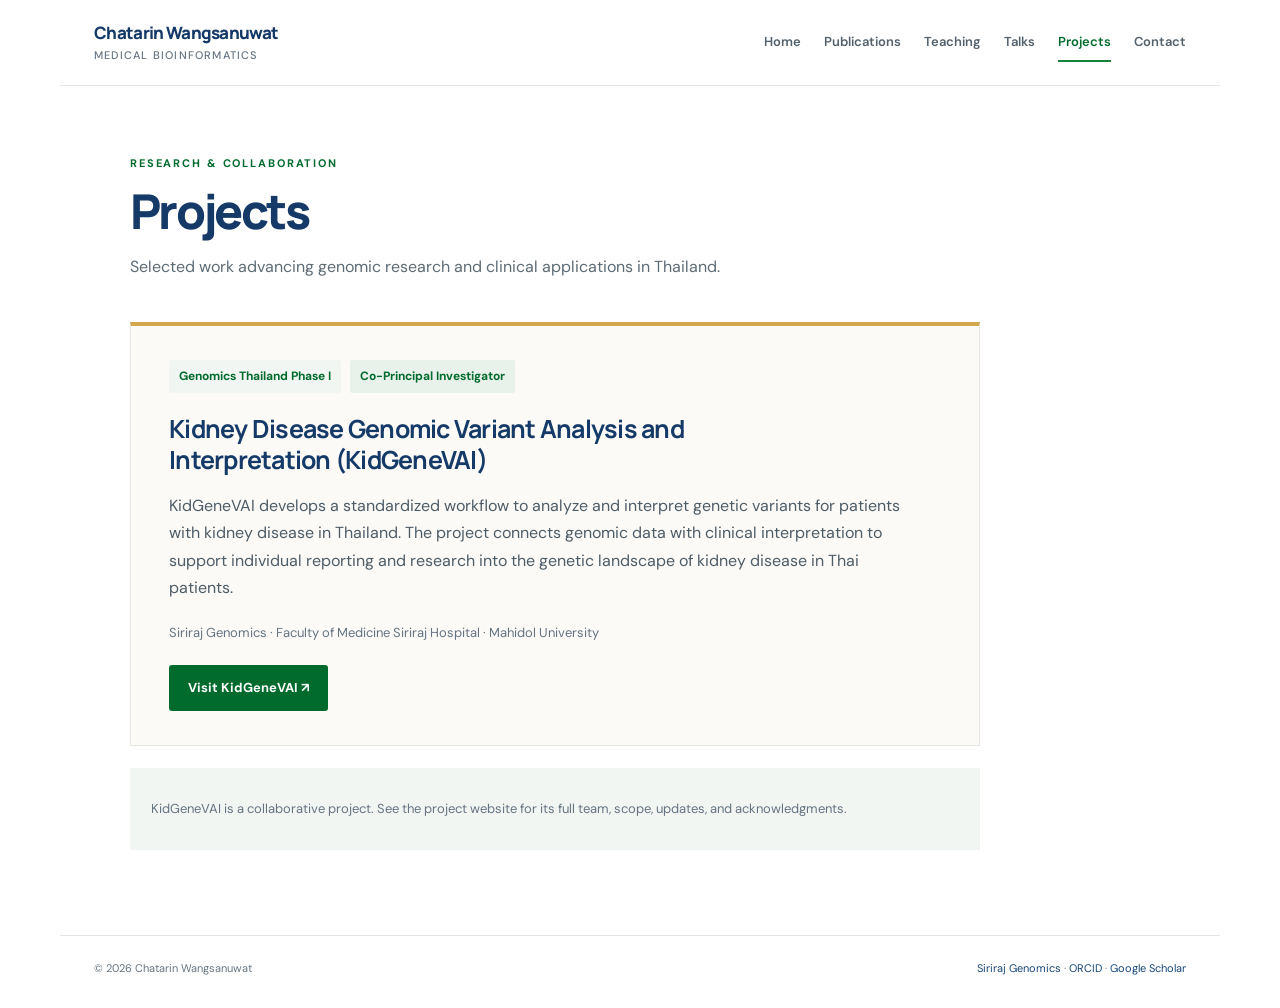
==== projects.html @ 94e8ba15 "Add files via upload Starting the page" ====
<!doctype html>
<html lang="en"><head><meta charset="utf-8"><meta name="viewport" content="width=device-width, initial-scale=1"><meta name="description" content="Research projects involving Chatarin Wangsanuwat."><title>Projects | Chatarin Wangsanuwat</title><link rel="stylesheet" href="style.css"></head>
<body><header class="site-header"><a class="brand" href="index.html">Chatarin Wangsanuwat<span>Medical Bioinformatics</span></a><nav aria-label="Main navigation"><a href="index.html">Home</a><a href="publications.html">Publications</a><a href="teaching.html">Teaching</a><a href="talks.html">Talks</a><a class="active" href="projects.html">Projects</a><a href="contact.html">Contact</a></nav></header>
<main class="page-main"><p class="eyebrow">Research &amp; collaboration</p><h1>Projects</h1><p class="page-intro">Selected work advancing genomic research and clinical applications in Thailand.</p>
<article class="project-card"><div class="project-topline"><span class="tag">Genomics Thailand Phase I</span><span class="tag tag-green">Co-Principal Investigator</span></div><h2>Kidney Disease Genomic Variant Analysis and Interpretation (KidGeneVAI)</h2><p>KidGeneVAI develops a standardized workflow to analyze and interpret genetic variants for patients with kidney disease in Thailand. The project connects genomic data with clinical interpretation to support individual reporting and research into the genetic landscape of kidney disease in Thai patients.</p><p class="project-org">Siriraj Genomics · Faculty of Medicine Siriraj Hospital · Mahidol University</p><a class="button" href="https://kidgenevai.sigenomics.com/">Visit KidGeneVAI ↗</a></article>
<aside class="note-box"><p>KidGeneVAI is a collaborative project. See the project website for its full team, scope, updates, and acknowledgments.</p></aside>
</main><footer><span>© 2026 Chatarin Wangsanuwat</span><span><a href="https://www.sigenomics.com/">Siriraj Genomics</a> · <a href="https://orcid.org/0000-0001-8228-2387">ORCID</a> · <a href="https://scholar.google.com/citations?user=dkV3cPIAAAAJ&hl=en">Google Scholar</a></span></footer></body></html>
---- style.css ----
@import url('https://fonts.googleapis.com/css2?family=DM+Sans:wght@400;500;600;700&family=Manrope:wght@400;500;600;700;800&display=swap');
:root{--navy:#153a68;--blue:#174779;--green:#16813a;--green-dark:#006b2d;--gold:#d3a74d;--ink:#1d2b38;--muted:#667482;--paper:#fbfaf7;--line:#e6e5df;--pale:#f1f6f2}*{box-sizing:border-box}html{scroll-behavior:smooth}body{margin:0;background:white;color:var(--ink);font-family:'DM Sans',Arial,sans-serif;line-height:1.7}.site-header{max-width:1160px;margin:auto;min-height:86px;padding:18px 34px;display:flex;align-items:center;justify-content:space-between;gap:32px;border-bottom:1px solid var(--line)}.brand{font:800 17px/1.2 Manrope,sans-serif;color:var(--navy);text-decoration:none;letter-spacing:-.04em}.brand span{display:block;margin-top:5px;font:500 11px 'DM Sans',sans-serif;letter-spacing:.11em;text-transform:uppercase;color:var(--muted)}nav{display:flex;gap:23px;align-items:center;flex-wrap:wrap}nav a{color:#53616d;text-decoration:none;font-size:13px;font-weight:600;padding:8px 0}nav a:hover,nav a.active{color:var(--green-dark)}nav a.active{box-shadow:inset 0 -2px var(--green)}main{max-width:1088px;margin:auto;padding:0 34px}.hero{display:grid;grid-template-columns:1.35fr .65fr;gap:70px;padding:82px 0 72px;align-items:center}.eyebrow{color:var(--green-dark);font-size:11px;line-height:1.4;text-transform:uppercase;letter-spacing:.17em;font-weight:700;margin:0 0 14px}.hero h1,.page-main h1{font:800 clamp(38px,5vw,58px)/1.1 Manrope,sans-serif;letter-spacing:-.055em;color:var(--navy);margin:0 0 10px}.hero h1 span{color:var(--blue);font-weight:500}.thai-name{color:var(--muted);font-size:18px;margin:8px 0 0}.location{font-size:13px;color:var(--muted);margin:2px 0 24px}.hero-copy>p:not(.eyebrow):not(.thai-name):not(.location){font-size:15px;line-height:1.85;color:#43515d;margin:0 0 14px}.portrait-wrap{position:relative;background:var(--pale);padding:15px 15px 58px;max-width:340px;margin-left:auto;box-shadow:14px 14px 0 #e7edf0}.portrait{display:block;width:100%;height:420px;object-fit:cover;object-position:center 27%;}.portrait-caption{position:absolute;bottom:15px;left:22px;color:var(--navy);font:700 12px/1.6 Manrope,sans-serif;letter-spacing:.04em}.hero-links{display:flex;align-items:center;gap:24px;margin-top:23px}.button{display:inline-block;background:var(--green-dark);color:white;text-decoration:none;padding:12px 19px;border-radius:3px;font-size:13px;font-weight:700;transition:background .2s}.button:hover{background:var(--navy)}.text-link{color:var(--green-dark);font-weight:700;font-size:13px;text-decoration:none;border-bottom:1px solid var(--green);padding-bottom:3px}.text-link:hover{color:var(--navy)}.section-grid{border-top:1px solid var(--line);padding:53px 0;display:grid;grid-template-columns:1.2fr .8fr;gap:60px}.section-heading h2,.feature-card h2,.page-main h2{font:700 25px/1.25 Manrope,sans-serif;letter-spacing:-.03em;color:var(--navy);margin:0 0 24px}.section-heading .eyebrow{margin-bottom:9px}.education-item{display:grid;grid-template-columns:72px 1fr;gap:18px;margin:25px 0}.education-item .year{color:var(--green);font:800 14px Manrope,sans-serif;padding-top:2px}.education-item h3{font:700 15px Manrope,sans-serif;margin:0;color:var(--ink)}.education-item p{margin:4px 0;font-size:14px;color:#4e5c66}.muted,.note{color:var(--muted)!important;font-size:12px!important}.feature-card{padding:28px 30px 32px;background:var(--green-dark);color:white;align-self:center;border-top:4px solid var(--gold)}.feature-card .eyebrow{color:#e5c26e}.feature-card h2{color:white;margin-bottom:13px}.feature-card p:not(.eyebrow):not(.role-label){color:#e4eaf0;font-size:14px}.feature-card .role-label{font-weight:700;color:#f0cc73;font-size:12px;text-transform:uppercase;letter-spacing:.08em;margin:20px 0 13px}.feature-card .text-link{color:white}.focus-band{border-top:1px solid var(--line);padding:34px 0 54px}.focus-list{display:flex;gap:12px;flex-wrap:wrap}.focus-list span,.tag{background:var(--pale);color:var(--green-dark);font-size:12px;font-weight:700;padding:9px 13px;border-radius:2px}.page-main{padding-top:70px;padding-bottom:85px;min-height:70vh}.page-main h1{font-size:48px}.page-intro{font-size:16px;color:#5d6b75;max-width:720px;margin:15px 0 42px}.list-heading{font-size:20px!important;margin:40px 0 12px!important;border-bottom:1px solid var(--line);padding-bottom:13px}.listing{padding:22px 0;border-bottom:1px solid var(--line)}.listing p{margin:0 0 7px}.citation{font-size:15px;line-height:1.8}.listing a,.scholar-link a,.contact-links a{color:var(--green-dark);font-weight:700;font-size:13px;text-decoration:none}.listing a:hover,.contact-links a:hover{color:var(--navy);text-decoration:underline}.listing .note{margin:2px 0 6px}.teaching-feature{background:var(--pale);padding:26px 30px;border-left:4px solid var(--green);max-width:850px}.teaching-feature h2{font-size:20px;margin:0 0 14px}.teaching-feature p{margin:0 0 10px}.teaching-feature ul,.term ul{padding-left:20px;margin:8px 0}.teaching-feature li,.term li{padding:4px 0;color:#45535e}.term{display:grid;grid-template-columns:140px 1fr;gap:24px;padding:22px 0;border-bottom:1px solid var(--line);max-width:860px}.term-label{font:700 14px Manrope,sans-serif;color:var(--green-dark);padding-top:5px}.talk{display:grid;grid-template-columns:130px 1fr;gap:24px;padding:21px 0;border-bottom:1px solid var(--line)}.talk time{font-size:12px;font-weight:700;color:var(--green-dark);padding-top:4px}.talk h3{font:700 15px/1.45 Manrope,sans-serif;color:var(--ink);margin:0 0 5px}.talk p{font-size:13px;color:var(--muted);margin:0}.project-card{max-width:850px;padding:34px 38px;background:var(--paper);border:1px solid var(--line);border-top:4px solid var(--gold)}.project-topline{display:flex;gap:9px;flex-wrap:wrap;margin-bottom:20px}.tag{display:inline-block;padding:6px 10px}.tag-green{background:#e8f2ea;color:var(--green-dark)}.project-card h2{max-width:680px;margin:0 0 17px}.project-card p{color:#4e5c66;max-width:740px}.project-org{font-size:13px;color:var(--muted)!important;margin:21px 0}.note-box{max-width:850px;margin-top:22px;padding:17px 21px;background:var(--pale);color:var(--muted);font-size:13px}.contact-main{min-height:65vh}.contact-main .page-intro{max-width:590px;margin-bottom:27px}.contact-links{display:flex;gap:24px;flex-wrap:wrap;margin-top:45px;border-top:1px solid var(--line);padding-top:20px}footer{border-top:1px solid var(--line);max-width:1160px;margin:auto;padding:23px 34px 30px;display:flex;justify-content:space-between;gap:20px;color:var(--muted);font-size:11px}footer a{color:var(--blue);text-decoration:none}footer a:hover{text-decoration:underline}@media(max-width:800px){.site-header{align-items:flex-start;flex-direction:column;gap:15px;padding:18px 23px}nav{gap:15px}.hero{grid-template-columns:1fr;gap:40px;padding:55px 0}.portrait-wrap{margin:0;max-width:360px}.section-grid{grid-template-columns:1fr;gap:25px}main{padding-left:23px;padding-right:23px}.page-main{padding-top:52px}.page-main h1{font-size:40px}}@media(max-width:520px){nav{gap:8px 15px}nav a{font-size:12px}.hero h1{font-size:40px}.hero-links{align-items:flex-start;flex-direction:column;gap:14px}.term,.talk{grid-template-columns:1fr;gap:5px}.term{padding:16px 0}.talk{padding:17px 0}.feature-card{padding:23px}.project-card{padding:25px 22px}footer{padding:20px 23px;flex-direction:column}}
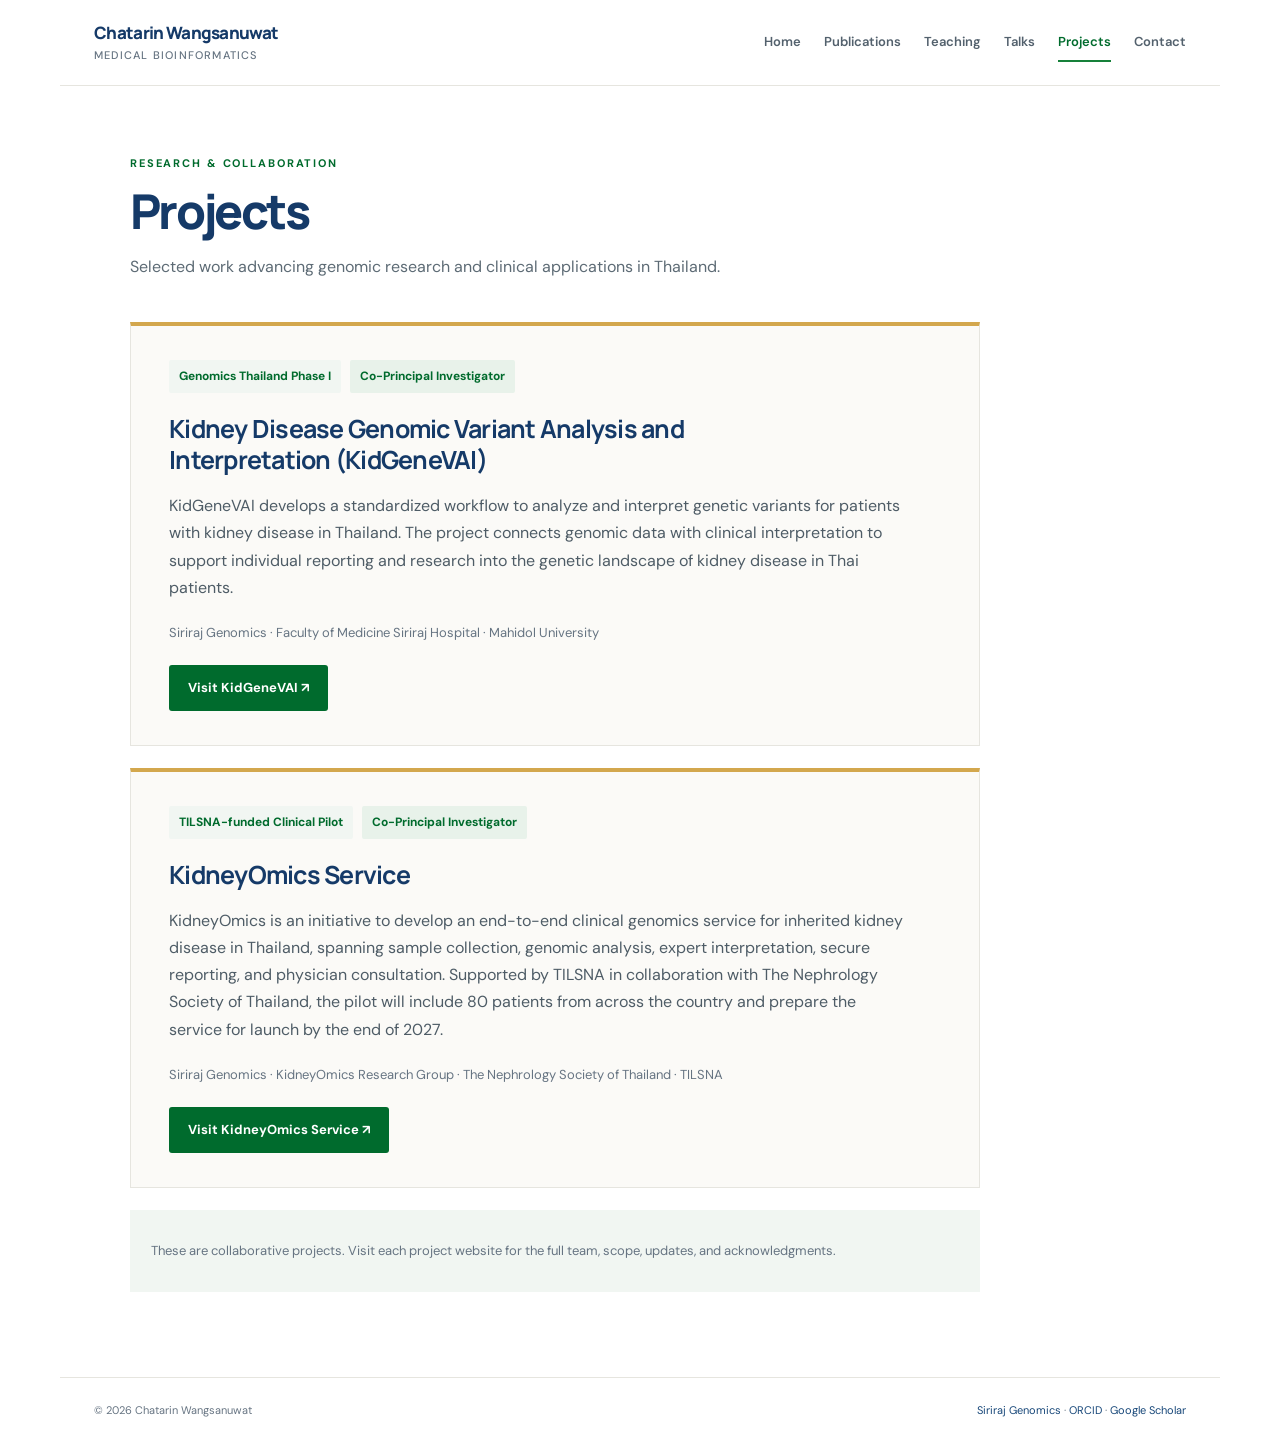
==== commit 88edbdce: "Add KidneyOmics to projects page" ====
--- a/projects.html
+++ b/projects.html
@@ -3,5 +3,6 @@
 <body><header class="site-header"><a class="brand" href="index.html">Chatarin Wangsanuwat<span>Medical Bioinformatics</span></a><nav aria-label="Main navigation"><a href="index.html">Home</a><a href="publications.html">Publications</a><a href="teaching.html">Teaching</a><a href="talks.html">Talks</a><a class="active" href="projects.html">Projects</a><a href="contact.html">Contact</a></nav></header>
 <main class="page-main"><p class="eyebrow">Research &amp; collaboration</p><h1>Projects</h1><p class="page-intro">Selected work advancing genomic research and clinical applications in Thailand.</p>
 <article class="project-card"><div class="project-topline"><span class="tag">Genomics Thailand Phase I</span><span class="tag tag-green">Co-Principal Investigator</span></div><h2>Kidney Disease Genomic Variant Analysis and Interpretation (KidGeneVAI)</h2><p>KidGeneVAI develops a standardized workflow to analyze and interpret genetic variants for patients with kidney disease in Thailand. The project connects genomic data with clinical interpretation to support individual reporting and research into the genetic landscape of kidney disease in Thai patients.</p><p class="project-org">Siriraj Genomics · Faculty of Medicine Siriraj Hospital · Mahidol University</p><a class="button" href="https://kidgenevai.sigenomics.com/">Visit KidGeneVAI ↗</a></article>
-<aside class="note-box"><p>KidGeneVAI is a collaborative project. See the project website for its full team, scope, updates, and acknowledgments.</p></aside>
+<article class="project-card" style="margin-top:22px"><div class="project-topline"><span class="tag">TILSNA-funded Clinical Pilot</span><span class="tag tag-green">Co-Principal Investigator</span></div><h2>KidneyOmics Service</h2><p>KidneyOmics is an initiative to develop an end-to-end clinical genomics service for inherited kidney disease in Thailand, spanning sample collection, genomic analysis, expert interpretation, secure reporting, and physician consultation. Supported by TILSNA in collaboration with The Nephrology Society of Thailand, the pilot will include 80 patients from across the country and prepare the service for launch by the end of 2027.</p><p class="project-org">Siriraj Genomics · KidneyOmics Research Group · The Nephrology Society of Thailand · TILSNA</p><a class="button" href="https://cwangsanuwat.github.io/kidneyomics-service/">Visit KidneyOmics Service ↗</a></article>
+<aside class="note-box"><p>These are collaborative projects. Visit each project website for the full team, scope, updates, and acknowledgments.</p></aside>
 </main><footer><span>© 2026 Chatarin Wangsanuwat</span><span><a href="https://www.sigenomics.com/">Siriraj Genomics</a> · <a href="https://orcid.org/0000-0001-8228-2387">ORCID</a> · <a href="https://scholar.google.com/citations?user=dkV3cPIAAAAJ&hl=en">Google Scholar</a></span></footer></body></html>
